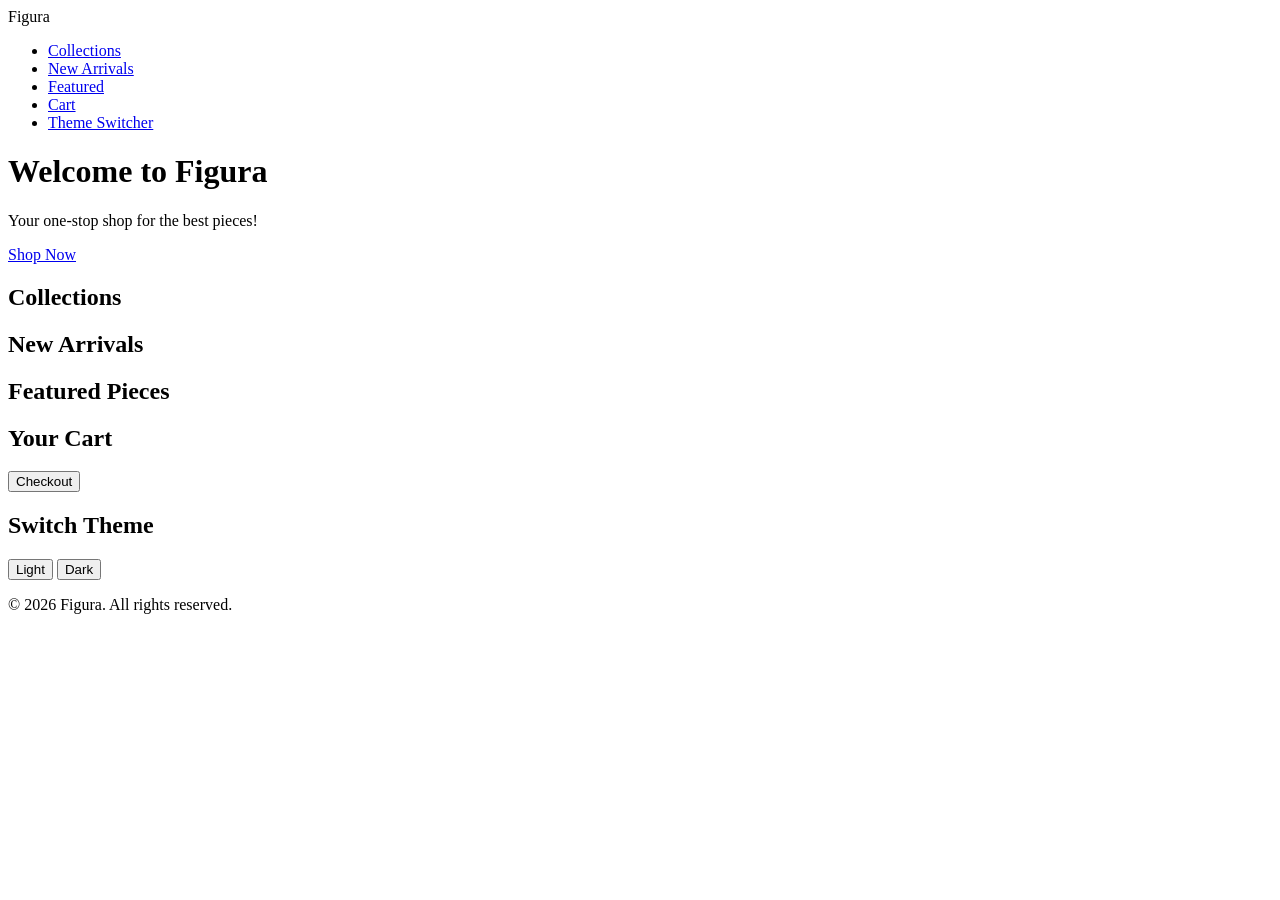
==== index.html @ f4941eb0 "Create index.html with complete HTML structure including various sections" ====
<!DOCTYPE html>
<html lang="en">
<head>
    <meta charset="UTF-8">
    <meta name="viewport" content="width=device-width, initial-scale=1.0">
    <title>Figura - Cognifyz Front End Intern Project</title>
    <link rel="stylesheet" href="styles.css">
</head>
<body>
    <!-- Navbar -->
    <nav>
        <div class="logo">Figura</div>
        <ul>
            <li><a href="#collections">Collections</a></li>
            <li><a href="#new-arrivals">New Arrivals</a></li>
            <li><a href="#featured">Featured</a></li>
            <li><a href="#cart">Cart</a></li>
            <li><a href="#theme-switcher">Theme Switcher</a></li>
        </ul>
    </nav>

    <!-- Hero Section -->
    <header class="hero">
        <h1>Welcome to Figura</h1>
        <p>Your one-stop shop for the best pieces!</p>
        <a href="#collections" class="cta-button">Shop Now</a>
    </header>

    <!-- Collections Section -->
    <section id="collections">
        <h2>Collections</h2>
        <div class="collection-list">
            <!-- Collection items go here -->
        </div>
    </section>

    <!-- New Arrivals Section -->
    <section id="new-arrivals">
        <h2>New Arrivals</h2>
        <div class="new-arrivals-list">
            <!-- New arrival items go here -->
        </div>
    </section>

    <!-- Featured Pieces Section -->
    <section id="featured">
        <h2>Featured Pieces</h2>
        <div class="featured-list">
            <!-- Featured pieces go here -->
        </div>
    </section>

    <!-- Cart Drawer -->
    <div id="cart" class="cart-drawer">
        <h2>Your Cart</h2>
        <div class="cart-items">
            <!-- Cart items go here -->
        </div>
        <button class="checkout-btn">Checkout</button>
    </div>

    <!-- Theme Switcher -->
    <div id="theme-switcher">
        <h2>Switch Theme</h2>
        <button id="light-theme">Light</button>
        <button id="dark-theme">Dark</button>
    </div>

    <!-- Footer -->
    <footer>
        <p>&copy; 2026 Figura. All rights reserved.</p>
    </footer>

    <script src="script.js"></script>
</body>
</html>
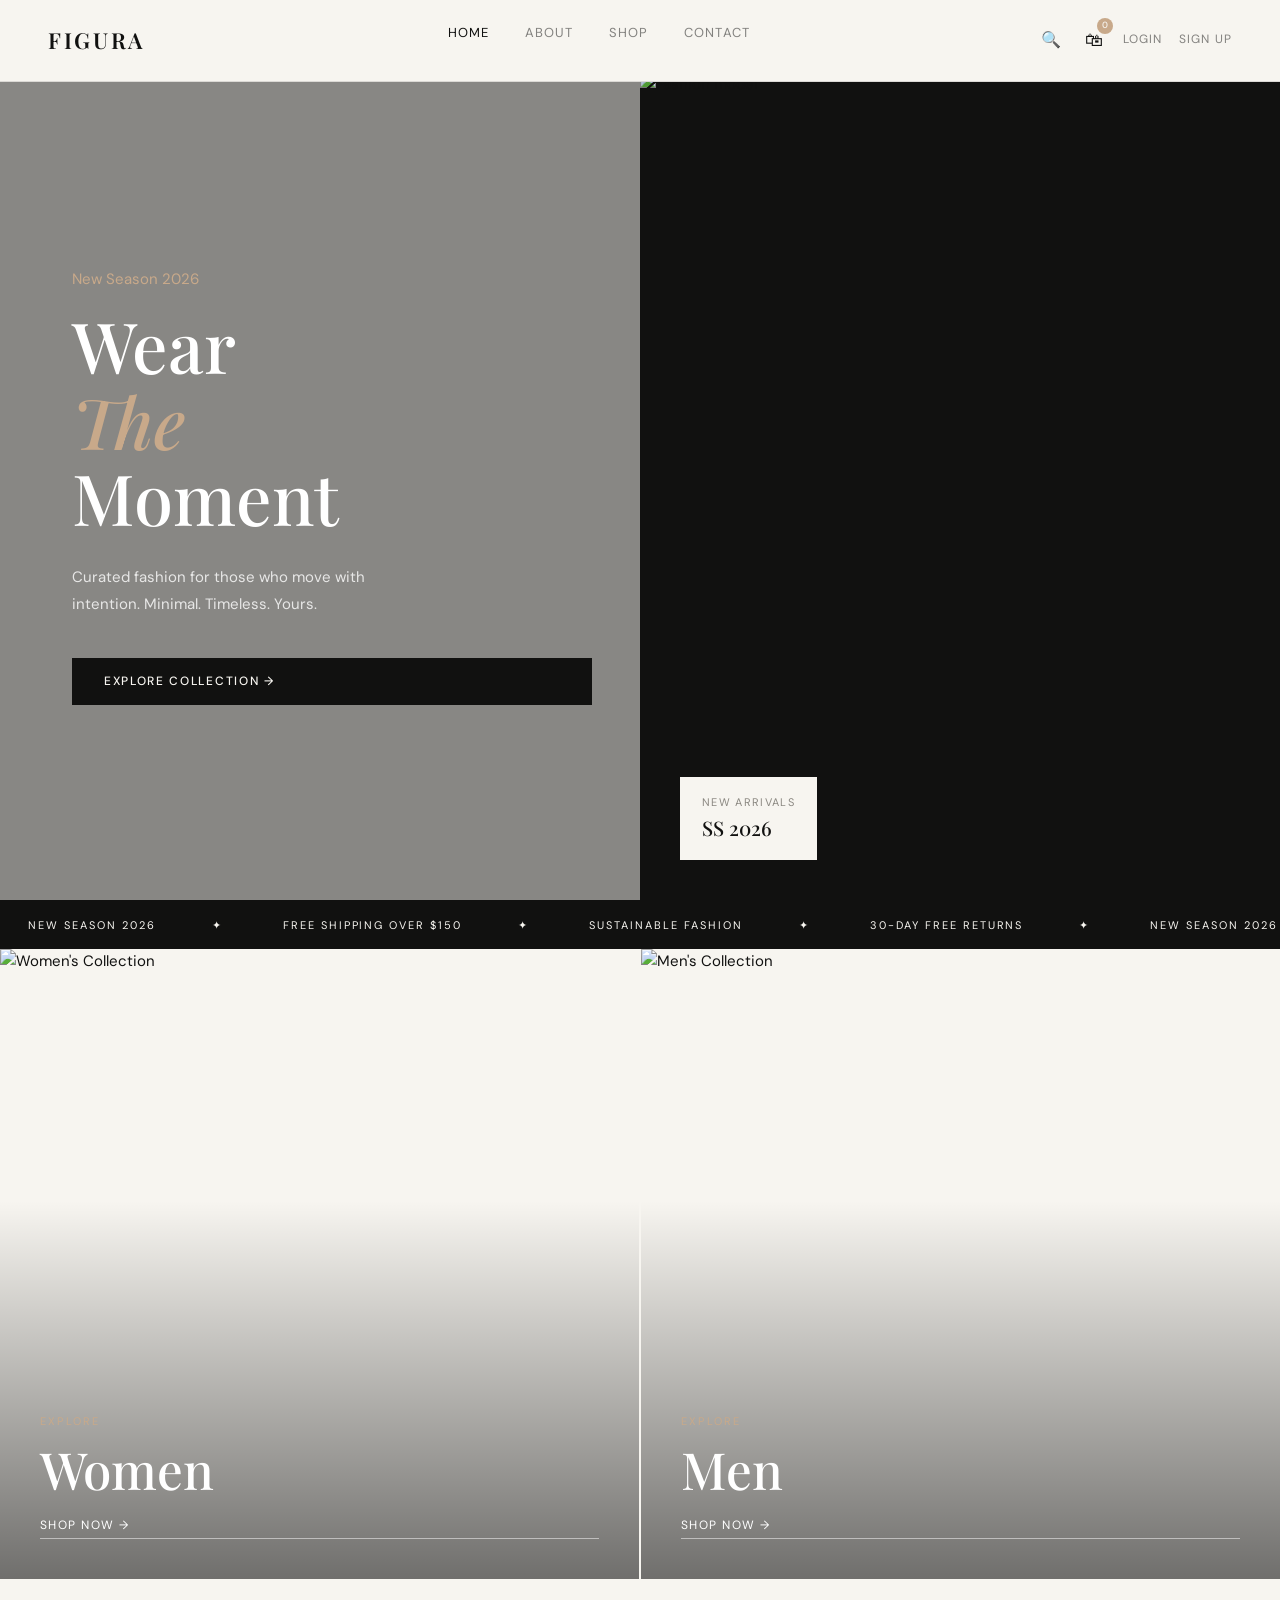
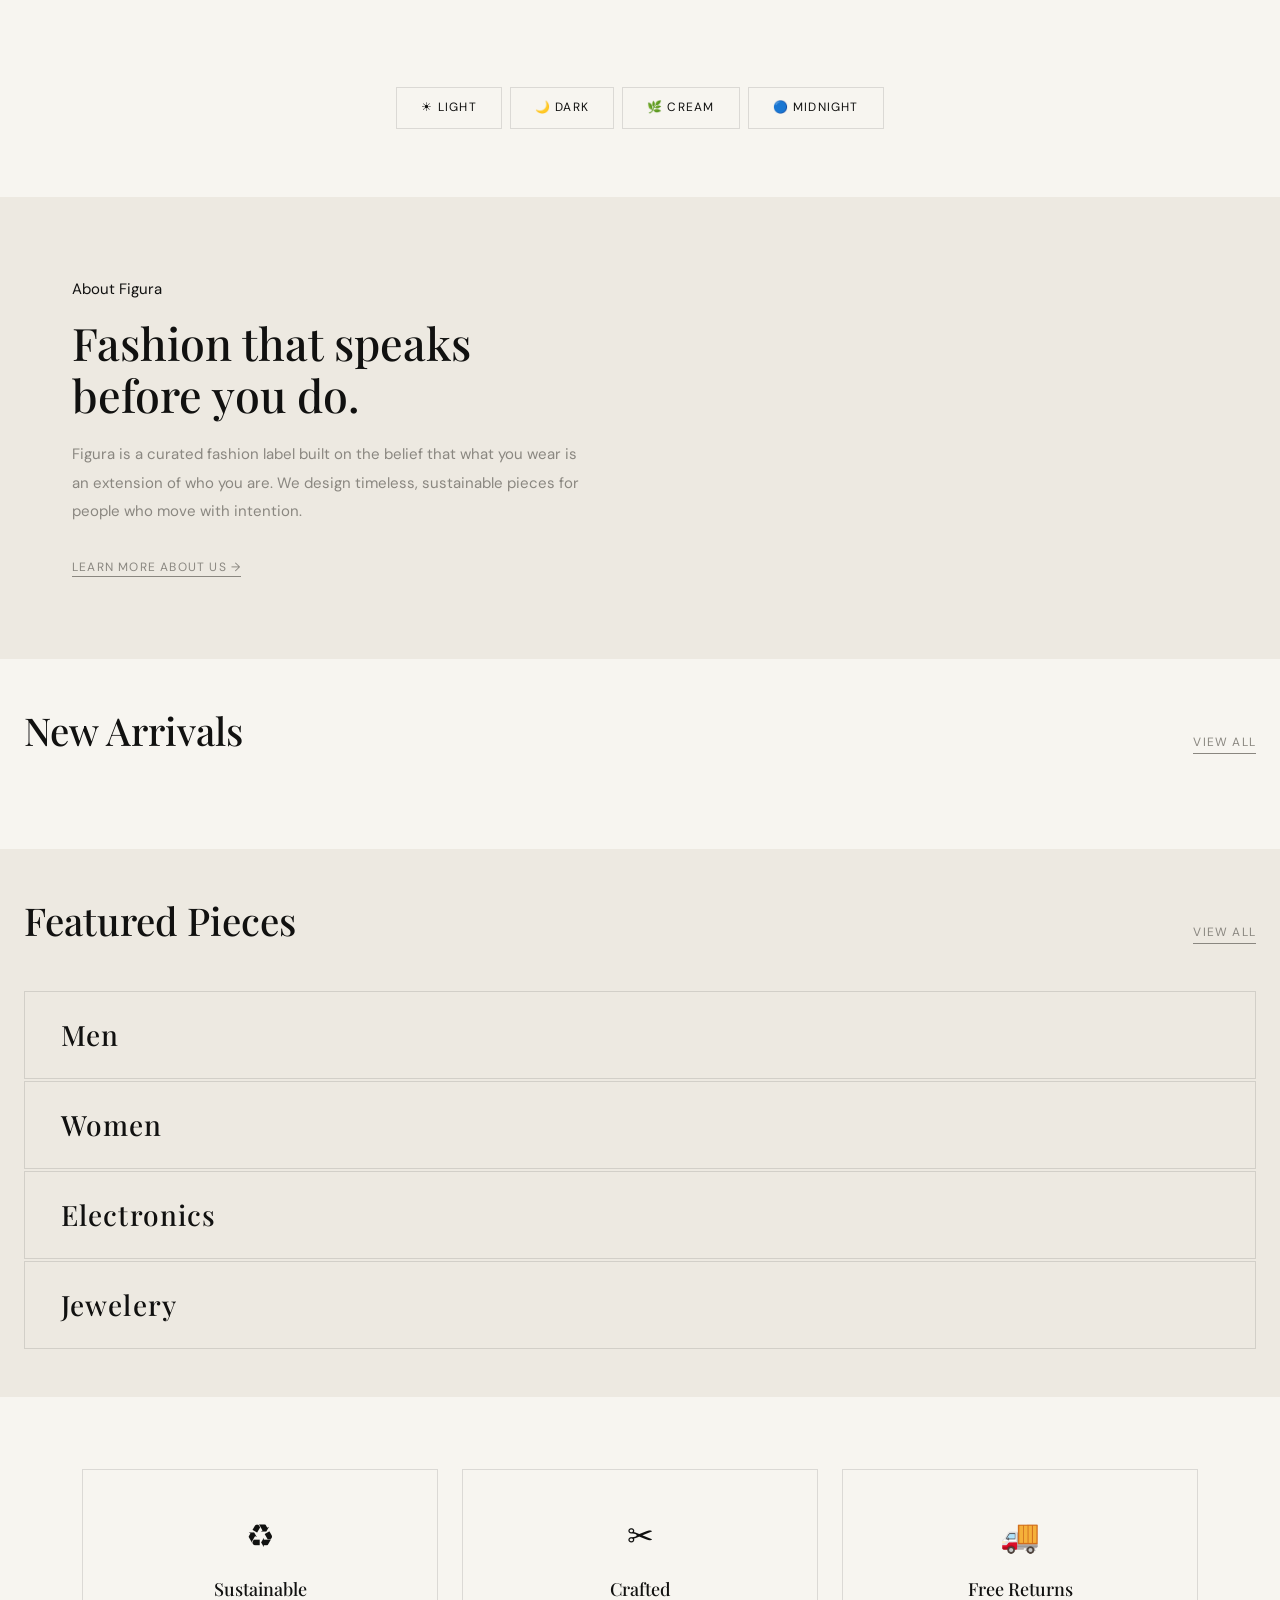
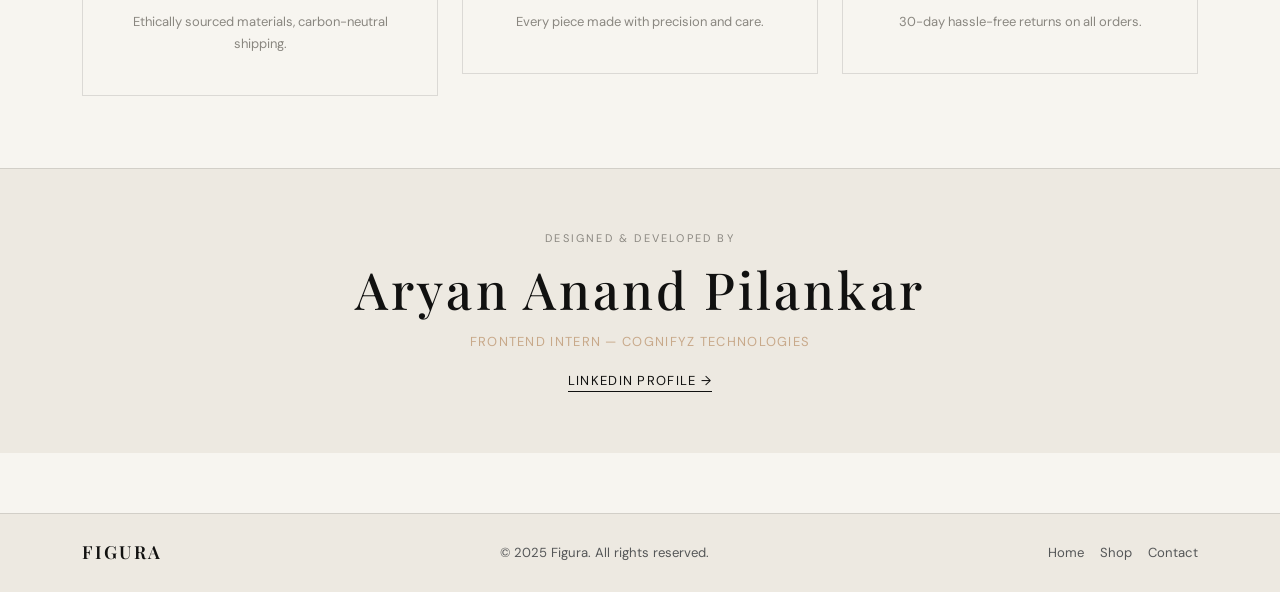
==== commit 5e362f69: "Replace old project code with original files" ====
--- a/index.html
+++ b/index.html
@@ -1,76 +1,202 @@
 <!DOCTYPE html>
 <html lang="en">
 <head>
-    <meta charset="UTF-8">
-    <meta name="viewport" content="width=device-width, initial-scale=1.0">
-    <title>Figura - Cognifyz Front End Intern Project</title>
-    <link rel="stylesheet" href="styles.css">
+  <meta charset="UTF-8" />
+  <meta name="viewport" content="width=device-width, initial-scale=1.0" />
+  <title>FIGURA — Wear The Moment</title>
+  <link href="https://cdn.jsdelivr.net/npm/bootstrap@5.3.0/dist/css/bootstrap.min.css" rel="stylesheet" />
+  <link href="https://fonts.googleapis.com/css2?family=Playfair+Display:wght@400;500;600&family=DM+Sans:wght@300;400;500&display=swap" rel="stylesheet" />
+  <link rel="stylesheet" href="styles.css" />
 </head>
 <body>
-    <!-- Navbar -->
-    <nav>
-        <div class="logo">Figura</div>
-        <ul>
-            <li><a href="#collections">Collections</a></li>
-            <li><a href="#new-arrivals">New Arrivals</a></li>
-            <li><a href="#featured">Featured</a></li>
-            <li><a href="#cart">Cart</a></li>
-            <li><a href="#theme-switcher">Theme Switcher</a></li>
-        </ul>
-    </nav>
-
-    <!-- Hero Section -->
-    <header class="hero">
-        <h1>Welcome to Figura</h1>
-        <p>Your one-stop shop for the best pieces!</p>
-        <a href="#collections" class="cta-button">Shop Now</a>
-    </header>
-
-    <!-- Collections Section -->
-    <section id="collections">
-        <h2>Collections</h2>
-        <div class="collection-list">
-            <!-- Collection items go here -->
+
+  <!-- Page Loader -->
+  <!-- Cart Drawer -->
+  <div class="cart-overlay" id="cartOverlay"></div>
+  <div class="cart-drawer" id="cartDrawer">
+    <div class="cart-drawer-header">
+      <h3>Your Cart</h3>
+      <button class="cart-close" id="cartClose">×</button>
+    </div>
+    <div class="cart-items" id="cartItems"><p class="cart-empty">Your cart is empty.</p></div>
+    <div class="cart-drawer-footer">
+      <div class="cart-total">Total: <strong id="cartTotal">$0.00</strong></div>
+      <button class="hero-cta w-100 justify-content-center mt-3">Checkout</button>
+    </div>
+  </div>
+
+  <!-- Scroll To Top -->
+  <button class="scroll-top" id="scrollTop" aria-label="Scroll to top">↑</button>
+
+  <!-- Navbar -->
+  <nav class="fig-nav" id="mainNav">
+    <a href="index.html" class="fig-logo">Figura</a>
+    <ul class="fig-nav-links" id="navLinks">
+      <li><a href="index.html" class="active">Home</a></li>
+      <li><a href="about.html">About</a></li>
+      <li><a href="products.html">Shop</a></li>
+      <li><a href="contact.html">Contact</a></li>
+    </ul>
+    <div class="fig-nav-actions">
+      <div class="search-wrap">
+        <input type="text" id="searchInput" class="search-input" placeholder="e.g. jacket, ring..." />
+        <button class="search-icon" id="searchToggle">&#128269;</button>
+      </div>
+      <button class="fig-cart-btn" id="cartBtn" aria-label="Cart">🛍
+        <span class="fig-cart-count" id="cartCount">0</span>
+      </button>
+      <a href="login.html" class="auth-link">Login</a>
+      <a href="signup.html" class="auth-link">Sign Up</a>
+      <button class="nav-hamburger" id="hamburger" aria-label="Menu">☰</button>
+    </div>
+  </nav>
+
+  <section id="hero">
+    <div class="hero-left">
+      <p class="hero-tag">New Season 2026</p>
+      <h1 class="hero-headline">Wear<br /><em>The</em><br />Moment</h1>
+      <p class="hero-sub">Curated fashion for those who move with intention. Minimal. Timeless. Yours.</p>
+      <a href="products.html" class="hero-cta">Explore Collection →</a>
+    </div>
+    <div class="hero-right">
+      <img src="https://images.unsplash.com/photo-1581044777550-4cfa60707c03?w=900&q=80" alt="Fashion model" />
+      <div class="hero-badge" style="background:#F7F5F0; padding:16px 22px;">
+        <span>New Arrivals</span>
+        <strong>SS 2026</strong>
+      </div>
+    </div>
+    </section>
+
+  <div class="fig-marquee">
+    <div class="fig-marquee-track">
+      <span>New Season 2026</span><span>✦</span>
+      <span>Free Shipping Over $150</span><span>✦</span>
+      <span>Sustainable Fashion</span><span>✦</span>
+      <span>30-Day Free Returns</span><span>✦</span>
+      <span>New Season 2026</span><span>✦</span>
+      <span>Free Shipping Over $150</span><span>✦</span>
+      <span>Sustainable Fashion</span><span>✦</span>
+      <span>30-Day Free Returns</span><span>✦</span>
+    </div>
+  </div>
+
+  <section class="fig-collections">
+    <a href="products.html?cat=women" class="fig-collection-card">
+      <img src="https://images.unsplash.com/photo-1483985988355-763728e1935b?w=800&q=80" alt="Women's Collection" />
+      <div class="fig-collection-overlay">
+        <p class="fig-collection-sub">Explore</p>
+        <h2 class="fig-collection-title">Women</h2>
+        <span class="fig-collection-link">Shop Now →</span>
+      </div>
+    </a>
+    <a href="products.html?cat=men" class="fig-collection-card">
+      <img src="https://images.unsplash.com/photo-1490578474895-699cd4e2cf59?w=800&q=80" alt="Men's Collection" />
+      <div class="fig-collection-overlay">
+        <p class="fig-collection-sub">Explore</p>
+        <h2 class="fig-collection-title">Men</h2>
+        <span class="fig-collection-link">Shop Now →</span>
+      </div>
+    </a>
+  </section>
+
+  <section class="container-fluid py-5" id="colorSection">
+    <div class="bg-switcher-wrap">
+      <div class="d-flex gap-2 justify-content-center flex-wrap">
+        <button class="theme-btn" data-theme="light">☀ Light</button>
+        <button class="theme-btn" data-theme="dark">🌙 Dark</button>
+        <button class="theme-btn" data-theme="cream">🌿 Cream</button>
+        <button class="theme-btn" data-theme="midnight">🔵 Midnight</button>
+      </div>
+    </div>
+  </section>
+
+  <section class="brand-intro">
+    <div class="brand-intro-inner">
+      <p class="hero-tag">About Figura</p>
+      <h2 class="brand-intro-heading">Fashion that speaks<br />before you do.</h2>
+      <p class="brand-intro-text">
+        Figura is a curated fashion label built on the belief that what you wear is an extension of who you are.
+        We design timeless, sustainable pieces for people who move with intention.
+      </p>
+      <a href="about.html" class="section-link">Learn More About Us →</a>
+    </div>
+  </section>
+
+  <section class="container-fluid px-4 py-5" id="newArrivals">
+    <div class="section-header">
+      <h2 class="section-title">New Arrivals</h2>
+      <a href="products.html" class="section-link">View All</a>
+    </div>
+    <div class="new-arrivals-grid" id="newArrivalsGrid"></div>
+  </section>
+
+  <section class="container-fluid px-4 py-5" id="featured">
+    <div class="section-header">
+      <h2 class="section-title">Featured Pieces</h2>
+      <a href="products.html" class="section-link">View All</a>
+    </div>
+    <div class="featured-cats">
+      <a href="products.html?cat=men's clothing" class="featured-cat-btn">
+        <span>Men</span><span class="cat-icon">👔</span>
+      </a>
+      <a href="products.html?cat=women's clothing" class="featured-cat-btn">
+        <span>Women</span><span class="cat-icon">👗</span>
+      </a>
+      <a href="products.html?cat=electronics" class="featured-cat-btn">
+        <span>Electronics</span><span class="cat-icon">📱</span>
+      </a>
+      <a href="products.html?cat=jewelery" class="featured-cat-btn">
+        <span>Jewelery</span><span class="cat-icon">💎</span>
+      </a>
+    </div>
+  </section>
+
+      <section class="container py-5 my-4">
+        <div class="row g-4 text-center">
+          <div class="col-md-4">
+            <div class="value-card">
+              <div class="value-icon">♻</div>
+              <h5 class="value-title">Sustainable</h5>
+              <p class="value-text">Ethically sourced materials, carbon-neutral shipping.</p>
+            </div>
+          </div>
+          <div class="col-md-4">
+            <div class="value-card">
+              <div class="value-icon">✂</div>
+              <h5 class="value-title">Crafted</h5>
+              <p class="value-text">Every piece made with precision and care.</p>
+            </div>
+          </div>
+          <div class="col-md-4">
+            <div class="value-card">
+              <div class="value-icon">🚚</div>
+              <h5 class="value-title">Free Returns</h5>
+              <p class="value-text">30-day hassle-free returns on all orders.</p>
+            </div>
+          </div>
         </div>
-    </section>
-
-    <!-- New Arrivals Section -->
-    <section id="new-arrivals">
-        <h2>New Arrivals</h2>
-        <div class="new-arrivals-list">
-            <!-- New arrival items go here -->
+      </section>
+
+  <section class="creator-section">
+    <p class="creator-label">Designed & Developed by</p>
+    <h2 class="creator-name">Aryan Anand Pilankar</h2>
+    <p class="creator-sub">Frontend Intern — Cognifyz Technologies</p>
+    <a href="https://www.linkedin.com/in/aryan-pilankar-ba649a313" target="_blank" rel="noopener noreferrer" class="creator-linkedin">LinkedIn Profile →</a>
+  </section>
+
+  <footer class="fig-footer">
+      <div class="container d-flex flex-wrap justify-content-between align-items-center py-4">
+        <span class="fig-logo" style="font-size:18px;">Figura</span>
+        <p class="mb-0 text-muted small">© 2025 Figura. All rights reserved.</p>
+        <div class="d-flex gap-3">
+          <a href="index.html" class="text-muted small">Home</a>
+          <a href="products.html" class="text-muted small">Shop</a>
+          <a href="contact.html" class="text-muted small">Contact</a>
         </div>
-    </section>
-
-    <!-- Featured Pieces Section -->
-    <section id="featured">
-        <h2>Featured Pieces</h2>
-        <div class="featured-list">
-            <!-- Featured pieces go here -->
-        </div>
-    </section>
-
-    <!-- Cart Drawer -->
-    <div id="cart" class="cart-drawer">
-        <h2>Your Cart</h2>
-        <div class="cart-items">
-            <!-- Cart items go here -->
-        </div>
-        <button class="checkout-btn">Checkout</button>
-    </div>
-
-    <!-- Theme Switcher -->
-    <div id="theme-switcher">
-        <h2>Switch Theme</h2>
-        <button id="light-theme">Light</button>
-        <button id="dark-theme">Dark</button>
-    </div>
-
-    <!-- Footer -->
-    <footer>
-        <p>&copy; 2026 Figura. All rights reserved.</p>
+      </div>
     </footer>
 
-    <script src="script.js"></script>
+  <script src="https://cdn.jsdelivr.net/npm/bootstrap@5.3.0/dist/js/bootstrap.bundle.min.js"></script>
+  <script src="script.js"></script>
 </body>
-</html>+</html>
--- a/styles.css
+++ b/styles.css
@@ -0,0 +1,714 @@
+/* ============================================================
+   styles.css — FIGURA
+   Task 2: CSS styling (colors, fonts, layout)
+   Task 3: Responsive design via media queries
+   ============================================================ */
+
+/* ── Variables ── */
+:root {
+  --fig-black:  #111110;
+  --fig-white:  #F7F5F0;
+  --fig-cream:  #EDE9E1;
+  --fig-warm:   #C8A98A;
+  --fig-muted:  #8A8780;
+  --fig-border: rgba(17,17,16,0.12);
+  --fig-serif:  'Playfair Display', Georgia, serif;
+  --fig-sans:   'DM Sans', sans-serif;
+  --t:          0.28s cubic-bezier(0.4,0,0.2,1);
+}
+
+/* ── Reset ── */
+*, *::before, *::after { box-sizing: border-box; margin: 0; padding: 0; }
+html { scroll-behavior: smooth; }
+body {
+  font-family: var(--fig-sans);
+  background: var(--fig-white);
+  color: var(--fig-black);
+  font-size: 15px;
+  line-height: 1.65;
+  overflow-x: hidden;
+  transition: background 0.4s, color 0.4s;
+}
+img { display: block; max-width: 100%; }
+a { color: inherit; text-decoration: none; }
+button { cursor: pointer; }
+
+/* ── Navbar ── */
+.fig-nav {
+  position: fixed; top: 0; left: 0; right: 0; z-index: 100;
+  display: flex; align-items: center; justify-content: space-between;
+  padding: 20px 48px;
+  background: var(--fig-white);
+  backdrop-filter: blur(12px);
+  border-bottom: 0.5px solid var(--fig-border);
+  transition: padding var(--t), background var(--t), color var(--t);
+}
+.fig-nav.scrolled { padding: 14px 48px; }
+.fig-logo {
+  font-family: var(--fig-serif);
+  font-size: 22px; font-weight: 600;
+  letter-spacing: 0.12em; text-transform: uppercase;
+}
+.fig-nav-links { display: flex; gap: 36px; list-style: none; }
+.fig-nav-links a {
+  font-size: 13px; font-weight: 400;
+  letter-spacing: 0.08em; text-transform: uppercase;
+  color: var(--fig-black); opacity: 0.5;
+  transition: color var(--t), opacity var(--t);
+}
+.fig-nav-links a:hover,
+.fig-nav-links a.active { opacity: 1; }
+.fig-nav-actions { display: flex; gap: 16px; align-items: center; }
+.fig-cart-btn {
+  position: relative; background: none; border: none;
+  font-size: 18px; padding: 4px; color: var(--fig-black);
+}
+.fig-cart-count {
+  position: absolute; top: -4px; right: -6px;
+  background: var(--fig-warm); color: var(--fig-white);
+  width: 16px; height: 16px; border-radius: 50%;
+  font-size: 9px; font-weight: 500;
+  display: flex; align-items: center; justify-content: center;
+}
+.nav-hamburger {
+  display: none; background: none; border: none;
+  font-size: 22px; color: var(--fig-black);
+}
+
+/* ── Hero ── */
+#hero {
+  min-height: 100vh;
+  display: grid; grid-template-columns: 1fr 1fr;
+  padding-top: 72px;
+}
+.hero-left {
+  display: flex; flex-direction: column; justify-content: center;
+  padding: 80px 48px 80px 72px;
+  background: linear-gradient(rgba(0,0,0,0.45), rgba(0,0,0,0.45)),
+              url('https://images.unsplash.com/photo-1558769132-cb1aea458c5e?w=900&q=80') center/cover no-repeat;
+}
+.hero-left .hero-tag { color: #C8A98A; }
+.hero-left .hero-headline { color: #ffffff; }
+.hero-left .hero-headline em { color: #C8A98A; }
+.hero-left .hero-sub { color: rgba(255,255,255,0.8); }
+.hero-headline {
+  font-family: var(--fig-serif);
+  font-size: clamp(42px, 5.5vw, 74px);
+  font-weight: 500; line-height: 1.08; margin-bottom: 28px;
+}
+.hero-headline em { font-style: italic; color: var(--fig-warm); }
+.hero-sub {
+  font-size: 15px; color: var(--fig-muted);
+  max-width: 340px; margin-bottom: 40px; line-height: 1.8;
+}
+.hero-cta {
+  display: inline-flex; align-items: center; gap: 12px;
+  background: var(--fig-black); color: var(--fig-white);
+  padding: 14px 32px; font-size: 12px;
+  letter-spacing: 0.14em; text-transform: uppercase; font-weight: 500;
+  border: none; transition: background var(--t);
+}
+.hero-cta:hover { background: var(--fig-warm); color: var(--fig-white); }
+.hero-right { position: relative; overflow: hidden; background: var(--fig-black); }
+.hero-right img {
+  width: 100%; height: 100%; object-fit: cover; opacity: 0.88;
+  transition: transform 0.6s ease;
+}
+.hero-right:hover img { transform: scale(1.04); }
+.hero-badge {
+  position: absolute; bottom: 40px; left: 40px;
+}
+.hero-badge span {
+  display: block; font-size: 11px;
+  letter-spacing: 0.12em; text-transform: uppercase; color: var(--fig-muted);
+}
+.hero-badge strong { font-family: var(--fig-serif); font-size: 20px; font-weight: 500; }
+
+/* ── Section Headers ── */
+.section-header {
+  display: flex; align-items: baseline;
+  justify-content: space-between; margin-bottom: 40px;
+}
+.section-title {
+  font-family: var(--fig-serif);
+  font-size: clamp(26px, 3vw, 40px); font-weight: 500;
+}
+.section-link {
+  font-size: 12px; letter-spacing: 0.1em;
+  text-transform: uppercase; color: var(--fig-muted);
+  border-bottom: 1px solid var(--fig-muted); padding-bottom: 1px;
+  transition: color var(--t), border-color var(--t);
+}
+.section-link:hover { color: var(--fig-black); border-color: var(--fig-black); }
+
+/* ── Category Pills ── */
+.cat-pills { display: flex; gap: 10px; margin-bottom: 40px; flex-wrap: wrap; }
+.cat-pill {
+  padding: 8px 22px; border: 0.5px solid var(--fig-border);
+  font-size: 12px; letter-spacing: 0.1em; text-transform: uppercase;
+  background: none; color: var(--fig-muted); transition: all var(--t);
+}
+.cat-pill.active, .cat-pill:hover {
+  background: var(--fig-black); color: var(--fig-white);
+  border-color: var(--fig-black);
+}
+
+/* ── Shop Layout (products.html) ── */
+.shop-layout {
+  display: grid;
+  grid-template-columns: 220px 1fr;
+  gap: 40px;
+  padding: 0 40px;
+  min-height: 80vh;
+}
+.shop-sidebar {
+  padding-top: 20px;
+  border-right: 0.5px solid var(--fig-border);
+  padding-right: 30px;
+}
+.sidebar-title {
+  font-family: var(--fig-serif);
+  font-size: 16px; font-weight: 500;
+  margin-bottom: 16px;
+}
+.sidebar-menu {
+  list-style: none;
+  padding: 0; margin: 0;
+  display: flex; flex-direction: column; gap: 4px;
+}
+.sidebar-btn {
+  width: 100%; text-align: left;
+  background: none; border: none;
+  font-size: 13px; font-family: var(--fig-sans);
+  color: var(--fig-muted);
+  padding: 8px 12px;
+  letter-spacing: 0.04em;
+  transition: all var(--t);
+  border-left: 2px solid transparent;
+}
+.sidebar-btn:hover {
+  color: var(--fig-black);
+  border-left-color: var(--fig-warm);
+  background: var(--fig-cream);
+}
+.sidebar-btn.active,
+.sidebar-btn.active-sort {
+  color: var(--fig-black);
+  font-weight: 500;
+  border-left-color: var(--fig-black);
+  background: var(--fig-cream);
+}
+.shop-content { padding-top: 20px; }
+
+/* ── New Arrivals ── */
+.new-arrivals-grid {
+  display: grid;
+  grid-template-columns: repeat(3, 1fr);
+  gap: 2px;
+}
+
+#featured {
+  max-width: 100%;
+  overflow: hidden;
+  padding-left: 24px;
+  padding-right: 24px;
+  background: var(--fig-cream);
+}
+
+#featured .product-grid {
+  grid-template-columns: repeat(5, 1fr);
+}
+
+/* ── Product Grid ── */
+.product-grid {
+  display: grid;
+  grid-template-columns: repeat(auto-fill, minmax(220px, 1fr));
+  gap: 2px;
+  width: 100%;
+}
+.product-card {
+  position: relative; overflow: hidden;
+  background: var(--fig-cream); cursor: pointer;
+}
+.product-img-wrap {
+  position: relative; overflow: hidden;
+  aspect-ratio: 3/4; background: #E8E4DC;
+}
+.product-img-wrap img {
+  width: 100%; height: 100%;
+  object-fit: contain; padding: 24px;
+  transition: transform 0.5s ease;
+}
+.product-card:hover .product-img-wrap img { transform: scale(1.06); }
+.product-overlay {
+  position: absolute; inset: 0;
+  background: rgba(17,17,16,0);
+  display: flex; align-items: flex-end; justify-content: center;
+  padding-bottom: 20px; transition: background var(--t);
+}
+.product-card:hover .product-overlay { background: rgba(17,17,16,0.18); }
+.product-quick-add {
+  transform: translateY(12px); opacity: 0;
+  background: var(--fig-white); color: var(--fig-black);
+  border: none; padding: 10px 28px;
+  font-size: 11px; letter-spacing: 0.14em;
+  text-transform: uppercase; font-weight: 500;
+  transition: all var(--t);
+}
+.product-card:hover .product-quick-add { transform: translateY(0); opacity: 1; }
+.product-info { padding: 16px 20px 20px; }
+.product-category {
+  font-size: 10px; letter-spacing: 0.14em;
+  text-transform: uppercase; color: var(--fig-muted); margin-bottom: 6px;
+}
+.product-name {
+  font-family: var(--fig-serif);
+  font-size: 15px; font-weight: 400; line-height: 1.3; margin-bottom: 8px;
+}
+.product-price { font-size: 14px; font-weight: 500; }
+.product-rating {
+  display: flex; align-items: center; gap: 5px;
+  font-size: 11px; color: var(--fig-muted); margin-top: 4px;
+}
+.stars { color: var(--fig-warm); font-size: 11px; }
+
+/* ── Skeleton shimmer ── */
+.product-skeleton {
+  background: linear-gradient(90deg, #E8E4DC 25%, #DDD8CF 50%, #E8E4DC 75%);
+  background-size: 200% 100%;
+  animation: shimmer 1.4s infinite;
+}
+@keyframes shimmer {
+  0%   { background-position: 200% 0; }
+  100% { background-position: -200% 0; }
+}
+
+/* ── Marquee ── */
+.fig-marquee {
+  overflow: hidden;
+  background: var(--fig-black);
+  color: var(--fig-white);
+  padding: 12px 0;
+  white-space: nowrap;
+}
+.fig-marquee-track {
+  display: inline-block;
+  animation: marquee 20s linear infinite;
+}
+.fig-marquee-track span {
+  font-size: 11px;
+  letter-spacing: 0.18em;
+  text-transform: uppercase;
+  margin: 0 28px;
+}
+@keyframes marquee {
+  from { transform: translateX(0); }
+  to   { transform: translateX(-50%); }
+}
+
+/* ── Men & Women Collections ── */
+.fig-collections {
+  display: grid;
+  grid-template-columns: 1fr 1fr;
+  gap: 2px;
+  height: 70vh;
+}
+.fig-collection-card {
+  position: relative;
+  overflow: hidden;
+  display: block;
+}
+.fig-collection-card img {
+  width: 100%; height: 100%;
+  object-fit: cover;
+  transition: transform 0.6s ease;
+}
+.fig-collection-card:hover img { transform: scale(1.05); }
+.fig-collection-overlay {
+  position: absolute; inset: 0;
+  background: linear-gradient(to top, rgba(0,0,0,0.55) 0%, transparent 60%);
+  display: flex; flex-direction: column;
+  justify-content: flex-end;
+  padding: 40px;
+}
+.fig-collection-sub {
+  font-size: 11px; letter-spacing: 0.2em;
+  text-transform: uppercase; color: var(--fig-warm);
+  margin-bottom: 8px;
+}
+.fig-collection-title {
+  font-family: var(--fig-serif);
+  font-size: clamp(36px, 4vw, 60px);
+  font-weight: 500; color: #fff;
+  margin-bottom: 16px;
+}
+.fig-collection-link {
+  font-size: 12px; letter-spacing: 0.12em;
+  text-transform: uppercase; color: #fff;
+  border-bottom: 1px solid rgba(255,255,255,0.5);
+  padding-bottom: 2px;
+  transition: border-color var(--t);
+}
+.fig-collection-card:hover .fig-collection-link { border-color: #fff; }
+
+/* ── Theme Switcher (Task 4) ── */
+.bg-switcher-wrap { text-align: center; padding: 60px 0 20px; }
+.theme-btn {
+  padding: 10px 24px; border: 0.5px solid var(--fig-border);
+  font-size: 12px; letter-spacing: 0.1em; text-transform: uppercase;
+  background: none; color: var(--fig-black); transition: all var(--t);
+}
+.theme-btn:hover { background: var(--fig-black); color: var(--fig-white); }
+
+/* ── Contact Form (Task 6) ── */
+.fig-label { font-size: 12px; letter-spacing: 0.1em; text-transform: uppercase; color: var(--fig-muted); }
+.fig-input {
+  border: 0.5px solid var(--fig-border); border-radius: 0;
+  background: var(--fig-cream); font-family: var(--fig-sans);
+  font-size: 14px; padding: 12px 16px;
+  transition: border-color var(--t);
+}
+.fig-input:focus {
+  outline: none; box-shadow: none;
+  border-color: var(--fig-black); background: var(--fig-cream);
+}
+.fig-error { font-size: 12px; color: #c0392b; margin-top: 4px; min-height: 16px; }
+.fig-success {
+  font-size: 13px; color: #27ae60;
+  padding: 12px 16px; background: #eafaf1;
+  border: 1px solid #a9dfbf;
+}
+
+/* ── Scroll To Top ── */
+.scroll-top {
+  position: fixed; bottom: 32px; right: 32px; z-index: 200;
+  width: 44px; height: 44px;
+  background: var(--fig-black); color: var(--fig-white);
+  border: none; font-size: 18px;
+  display: flex; align-items: center; justify-content: center;
+  opacity: 0; visibility: hidden;
+  transition: all var(--t);
+  cursor: pointer;
+}
+.scroll-top.show { opacity: 1; visibility: visible; }
+.scroll-top:hover { background: var(--fig-warm); }
+
+/* ── Search Bar ── */
+.search-wrap { position: relative; display: flex; align-items: center; }
+.search-input {
+  width: 0; opacity: 0;
+  border: none; border-bottom: 1px solid var(--fig-border);
+  background: transparent; font-family: var(--fig-sans);
+  font-size: 13px; padding: 4px 8px;
+  transition: width 0.3s ease, opacity 0.3s ease;
+  outline: none;
+}
+.search-input.open { width: 180px; opacity: 1; }
+.search-icon {
+  background: none; border: none;
+  font-size: 16px; cursor: pointer;
+  color: var(--fig-black); padding: 4px;
+}
+
+/* ── Cart Drawer ── */
+.cart-overlay {
+  position: fixed; inset: 0; z-index: 300;
+  background: rgba(0,0,0,0.4);
+  opacity: 0; visibility: hidden;
+  transition: all var(--t);
+}
+.cart-overlay.show { opacity: 1; visibility: visible; }
+.cart-drawer {
+  position: fixed; top: 0; right: 0; z-index: 301;
+  width: 380px; height: 100vh;
+  background: var(--fig-white);
+  transform: translateX(100%);
+  transition: transform 0.35s cubic-bezier(0.4,0,0.2,1);
+  display: flex; flex-direction: column;
+}
+.cart-drawer.open { transform: translateX(0); }
+.cart-drawer-header {
+  display: flex; justify-content: space-between; align-items: center;
+  padding: 24px 28px;
+  border-bottom: 0.5px solid var(--fig-border);
+}
+.cart-drawer-header h3 { font-family: var(--fig-serif); font-size: 20px; font-weight: 500; }
+.cart-close {
+  background: none; border: none;
+  font-size: 24px; color: var(--fig-muted);
+  cursor: pointer; line-height: 1;
+}
+.cart-items { flex: 1; overflow-y: auto; padding: 20px 28px; }
+.cart-empty { font-size: 13px; color: var(--fig-muted); text-align: center; margin-top: 40px; }
+.cart-item {
+  display: flex; gap: 14px; align-items: center;
+  padding: 14px 0;
+  border-bottom: 0.5px solid var(--fig-border);
+}
+.cart-item img { width: 64px; height: 64px; object-fit: contain; background: var(--fig-cream); padding: 4px; }
+.cart-item-info { flex: 1; }
+.cart-item-name { font-size: 13px; font-weight: 500; line-height: 1.3; margin-bottom: 4px; }
+.cart-item-price { font-size: 13px; color: var(--fig-muted); }
+.cart-item-remove {
+  background: none; border: none;
+  font-size: 16px; color: var(--fig-muted);
+  cursor: pointer; transition: color var(--t);
+}
+.cart-item-remove:hover { color: #c0392b; }
+.cart-drawer-footer {
+  padding: 20px 28px;
+  border-top: 0.5px solid var(--fig-border);
+}
+.cart-total { font-size: 15px; font-weight: 500; }
+
+/* ── Value Cards ── */
+.value-card {
+  padding: 40px 28px;
+  border: 0.5px solid var(--fig-border);
+  transition: all var(--t);
+  cursor: default;
+}
+.value-card:hover {
+  border-color: var(--fig-black);
+  transform: translateY(-6px);
+}
+.value-icon {
+  font-size: 32px;
+  margin-bottom: 16px;
+  transition: transform var(--t);
+}
+.value-card:hover .value-icon { transform: scale(1.2); }
+.value-title {
+  font-family: var(--fig-serif);
+  font-size: 18px; font-weight: 500;
+  margin-bottom: 10px;
+}
+.value-text {
+  font-size: 13px;
+  color: var(--fig-muted);
+  line-height: 1.7;
+  margin: 0;
+}
+
+/* ── Brand Intro ── */
+.brand-intro {
+  padding: 80px 72px;
+  background: var(--fig-cream);
+  display: flex;
+  align-items: center;
+}
+.brand-intro-inner {
+  max-width: 640px;
+}
+.brand-intro-heading {
+  font-family: var(--fig-serif);
+  font-size: clamp(28px, 3.5vw, 48px);
+  font-weight: 500;
+  line-height: 1.15;
+  margin-bottom: 20px;
+}
+.brand-intro-text {
+  font-size: 15px;
+  color: var(--fig-muted);
+  line-height: 1.9;
+  margin-bottom: 28px;
+  max-width: 520px;
+}
+
+/* ── Featured Category Buttons ── */
+.featured-cats {
+  display: flex;
+  flex-direction: column;
+  gap: 2px;
+}
+.featured-cat-btn {
+  font-family: var(--fig-serif);
+  font-size: clamp(18px, 2.5vw, 28px);
+  font-weight: 500;
+  color: var(--fig-black);
+  border: 0.5px solid var(--fig-border);
+  padding: 20px 36px;
+  letter-spacing: 0.04em;
+  transition: all var(--t);
+  background: none;
+  display: flex;
+  align-items: center;
+  gap: 12px;
+  justify-content: flex-start;
+  width: 100%;
+}
+.featured-cat-btn .cat-icon {
+  font-size: 20px;
+  opacity: 0;
+  transform: translateX(-6px);
+  transition: all var(--t);
+}
+.featured-cat-btn:hover {
+  background: var(--fig-black);
+  color: var(--fig-white);
+  border-color: var(--fig-black);
+}
+.featured-cat-btn:hover .cat-icon {
+  opacity: 1;
+  transform: translateX(0);
+}
+
+/* ── About Page ── */
+.about-hero {
+  min-height: 60vh;
+  background: linear-gradient(rgba(0,0,0,0.5), rgba(0,0,0,0.5)),
+              url('https://images.unsplash.com/photo-1469334031218-e382a71b716b?w=1400&q=80') center/cover no-repeat;
+  display: flex; align-items: center;
+  padding-top: 72px;
+}
+.about-hero-overlay { padding: 60px 72px; }
+.about-hero-title {
+  font-family: var(--fig-serif);
+  font-size: clamp(42px, 6vw, 80px);
+  font-weight: 500; color: #fff; line-height: 1.1;
+}
+.about-hero-title em { color: var(--fig-warm); font-style: italic; }
+.about-img { width: 100%; height: 500px; object-fit: cover; }
+.about-values { background: var(--fig-cream); }
+.about-value-card { padding: 32px 20px; }
+.about-value-icon { font-size: 32px; margin-bottom: 16px; }
+.about-value-card h5 { font-family: var(--fig-serif); font-size: 17px; margin-bottom: 8px; }
+.about-value-card p { font-size: 13px; color: var(--fig-muted); line-height: 1.7; }
+.about-team-card img { width: 100%; height: 300px; object-fit: cover; object-position: top; }
+.about-team-card h5 { font-family: var(--fig-serif); font-size: 18px; }
+.about-cta {
+  text-align: center; padding: 80px 20px;
+  background: var(--fig-black); color: var(--fig-white);
+}
+.about-cta h2 {
+  font-family: var(--fig-serif);
+  font-size: clamp(28px, 4vw, 48px); margin-bottom: 12px;
+}
+.about-cta p { color: rgba(255,255,255,0.6); margin-bottom: 32px; }
+
+/* ── Auth Links in Navbar ── */
+.auth-link {
+  font-size: 12px; letter-spacing: 0.1em;
+  text-transform: uppercase; font-weight: 400;
+  color: var(--fig-black); opacity: 0.5;
+  transition: opacity var(--t);
+  white-space: nowrap;
+}
+.auth-link:hover, .auth-link.active { opacity: 1; }
+
+/* ── Auth Pages ── */
+.auth-page {
+  min-height: 80vh;
+  display: flex; align-items: center; justify-content: center;
+  padding: 120px 20px 60px;
+}
+.auth-card {
+  width: 100%; max-width: 440px;
+  background: var(--fig-cream);
+  padding: 48px 40px;
+}
+.auth-title {
+  font-family: var(--fig-serif);
+  font-size: 32px; font-weight: 500;
+  margin-bottom: 8px;
+}
+.auth-sub {
+  font-size: 13px; color: var(--fig-muted);
+  margin-bottom: 32px;
+}
+
+/* ── Creator Section ── */
+.creator-section {
+  text-align: center;
+  padding: 60px 20px;
+  border-top: 0.5px solid var(--fig-border);
+  background: var(--fig-cream);
+}
+.creator-label {
+  font-size: 11px;
+  letter-spacing: 0.2em;
+  text-transform: uppercase;
+  color: var(--fig-muted);
+  margin-bottom: 12px;
+}
+.creator-name {
+  font-family: var(--fig-serif);
+  font-size: clamp(28px, 4vw, 52px);
+  font-weight: 500;
+  letter-spacing: 0.06em;
+  margin-bottom: 10px;
+}
+.creator-sub {
+  font-size: 13px;
+  color: var(--fig-warm);
+  letter-spacing: 0.1em;
+  text-transform: uppercase;
+  margin-bottom: 16px;
+}
+.creator-linkedin {
+  font-size: 13px;
+  letter-spacing: 0.1em;
+  text-transform: uppercase;
+  color: var(--fig-black);
+  border-bottom: 1px solid var(--fig-black);
+  padding-bottom: 2px;
+  transition: color var(--t), border-color var(--t);
+}
+.creator-linkedin:hover { color: var(--fig-warm); border-color: var(--fig-warm); }
+
+/* ── Footer ── */
+.fig-footer {
+  border-top: 0.5px solid var(--fig-border);
+  background: var(--fig-cream);
+  margin-top: 60px;
+  padding: 0 20px;
+}
+
+/* ============================================================
+   Task 3: Responsive Media Queries
+   ============================================================ */
+
+/* Tablet */
+@media (max-width: 900px) {
+  .fig-nav { padding: 16px 24px; }
+  .fig-nav.scrolled { padding: 12px 24px; }
+  #hero { grid-template-columns: 1fr; min-height: auto; }
+  .hero-left { padding: 80px 24px 48px; }
+  .hero-right { min-height: 50vw; }
+  .hero-badge { bottom: 20px; left: 20px; }
+  .product-grid { grid-template-columns: repeat(auto-fill, minmax(200px, 1fr)); }
+  .new-arrivals-grid { grid-template-columns: repeat(2, 1fr); }
+  #featured .product-grid { grid-template-columns: repeat(3, 1fr); }
+  .fig-collections { height: auto; }
+  .fig-collection-card { height: 50vw; }
+}
+
+/* Mobile */
+@media (max-width: 600px) {
+  .fig-nav-links { display: none; flex-direction: column; gap: 0; }
+  .fig-nav-links.open {
+    display: flex; position: absolute;
+    top: 100%; left: 0; right: 0;
+    background: var(--fig-white);
+    border-bottom: 0.5px solid var(--fig-border);
+    padding: 12px 0;
+  }
+  .fig-nav-links.open li a { display: block; padding: 12px 24px; }
+  .nav-hamburger { display: block; }
+  .hero-left { padding: 60px 20px 40px; }
+  .hero-headline { font-size: clamp(36px, 10vw, 52px); }
+  .section-header { flex-direction: column; gap: 12px; }
+  .product-grid { grid-template-columns: repeat(2, 1fr); gap: 1px; }
+  .new-arrivals-grid { grid-template-columns: 1fr; }
+  #featured .product-grid { grid-template-columns: repeat(2, 1fr); }
+  .shop-layout { grid-template-columns: 1fr; padding: 0 20px; }
+  .shop-sidebar { border-right: none; border-bottom: 0.5px solid var(--fig-border); padding-right: 0; padding-bottom: 20px; margin-bottom: 20px; }
+  .sidebar-menu { flex-direction: row; flex-wrap: wrap; gap: 8px; }
+  .sidebar-btn { width: auto; border-left: none; border-bottom: 2px solid transparent; padding: 6px 14px; }
+  .sidebar-btn:hover, .sidebar-btn.active, .sidebar-btn.active-sort { border-left-color: transparent; border-bottom-color: var(--fig-black); }
+  .fig-nav { padding: 14px 20px; }
+}
+
+@media (max-width: 380px) {
+  .product-grid { grid-template-columns: 1fr; }
+}
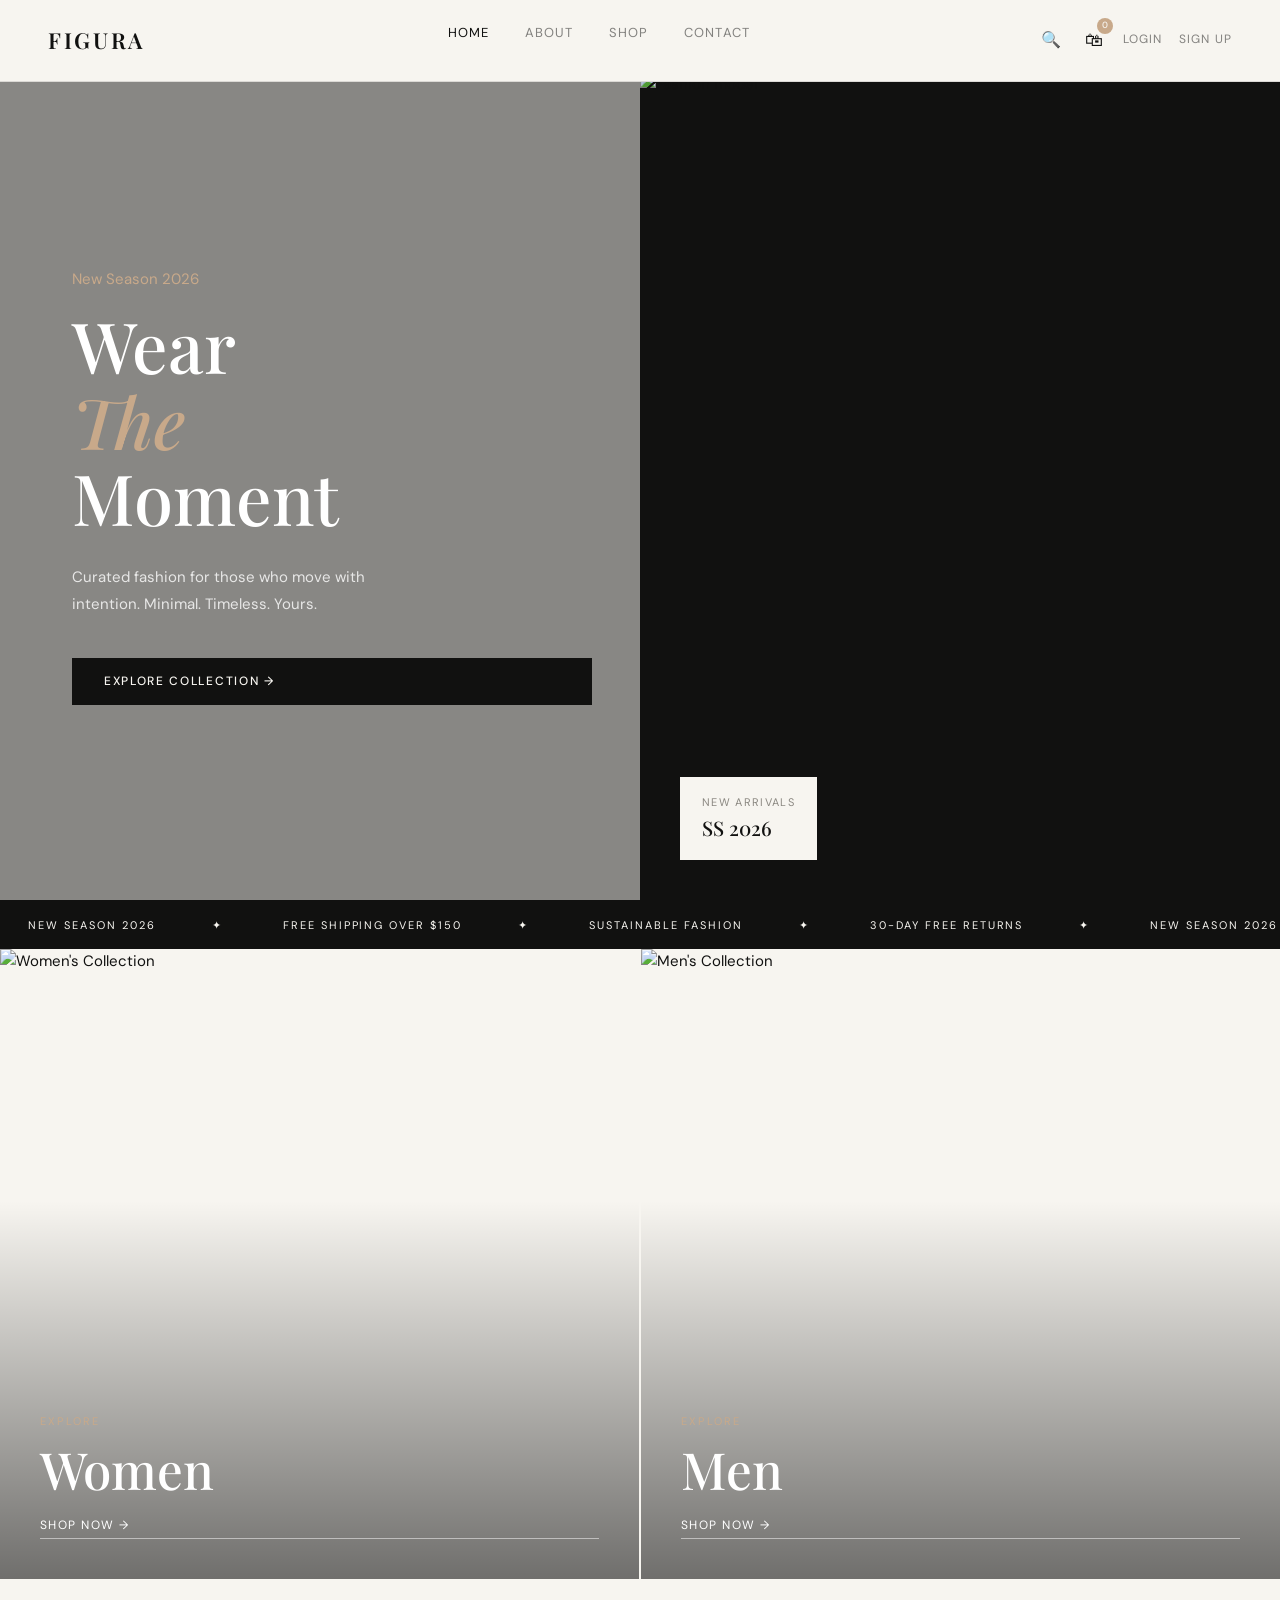
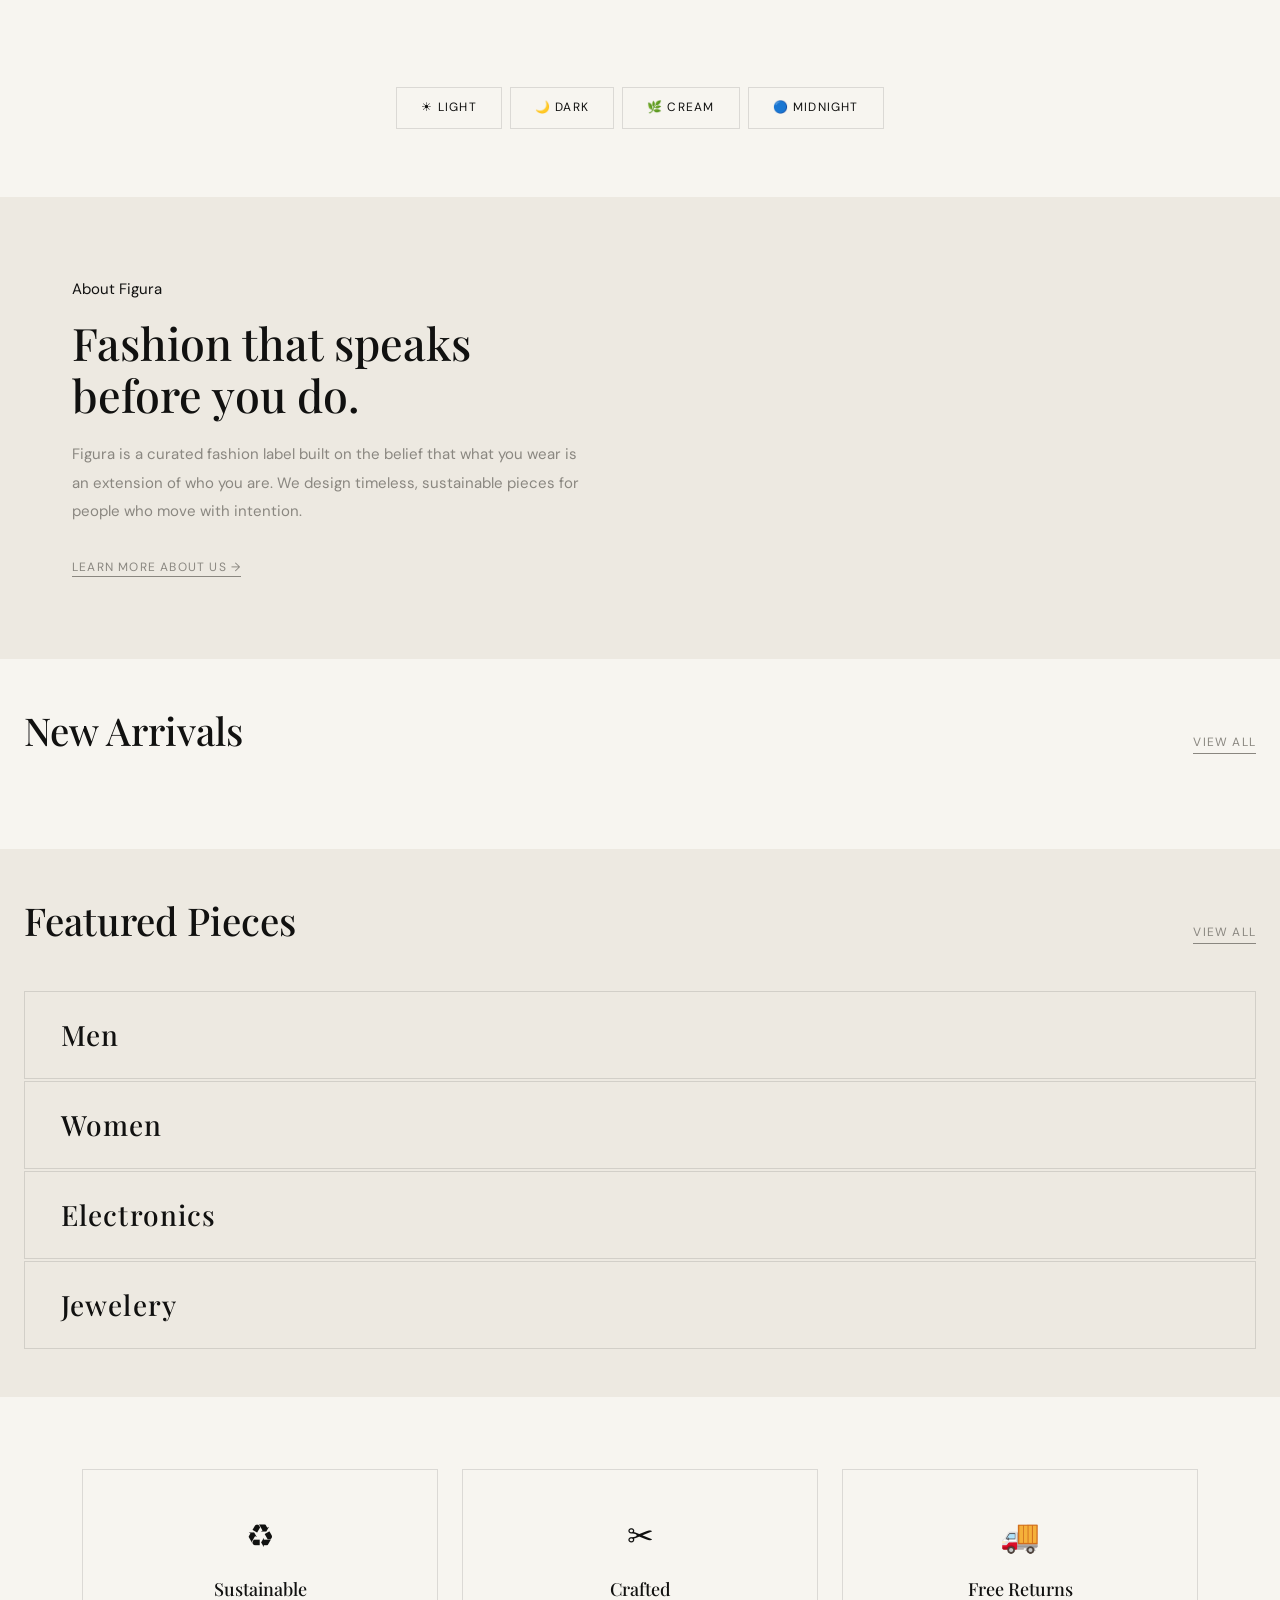
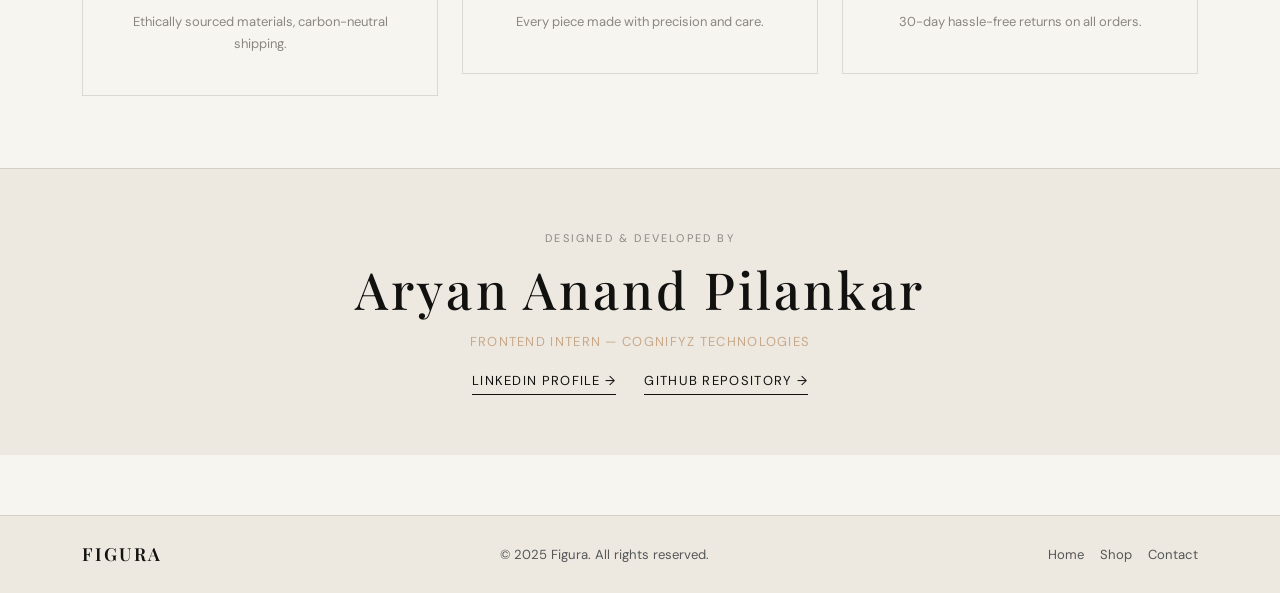
==== commit b0d5202a: "Update project files" ====
--- a/index.html
+++ b/index.html
@@ -182,6 +182,7 @@
     <h2 class="creator-name">Aryan Anand Pilankar</h2>
     <p class="creator-sub">Frontend Intern — Cognifyz Technologies</p>
     <a href="https://www.linkedin.com/in/aryan-pilankar-ba649a313" target="_blank" rel="noopener noreferrer" class="creator-linkedin">LinkedIn Profile →</a>
+    <a href="https://github.com/pillubhai/FIgura---Cognifyz-Front-End-intern-Project" target="_blank" rel="noopener noreferrer" class="creator-linkedin">GitHub Repository →</a>
   </section>
 
   <footer class="fig-footer">
--- a/styles.css
+++ b/styles.css
@@ -624,6 +624,7 @@
   border-top: 0.5px solid var(--fig-border);
   background: var(--fig-cream);
 }
+.creator-section .creator-linkedin { display: inline-block; margin: 0 12px; }
 .creator-label {
   font-size: 11px;
   letter-spacing: 0.2em;
